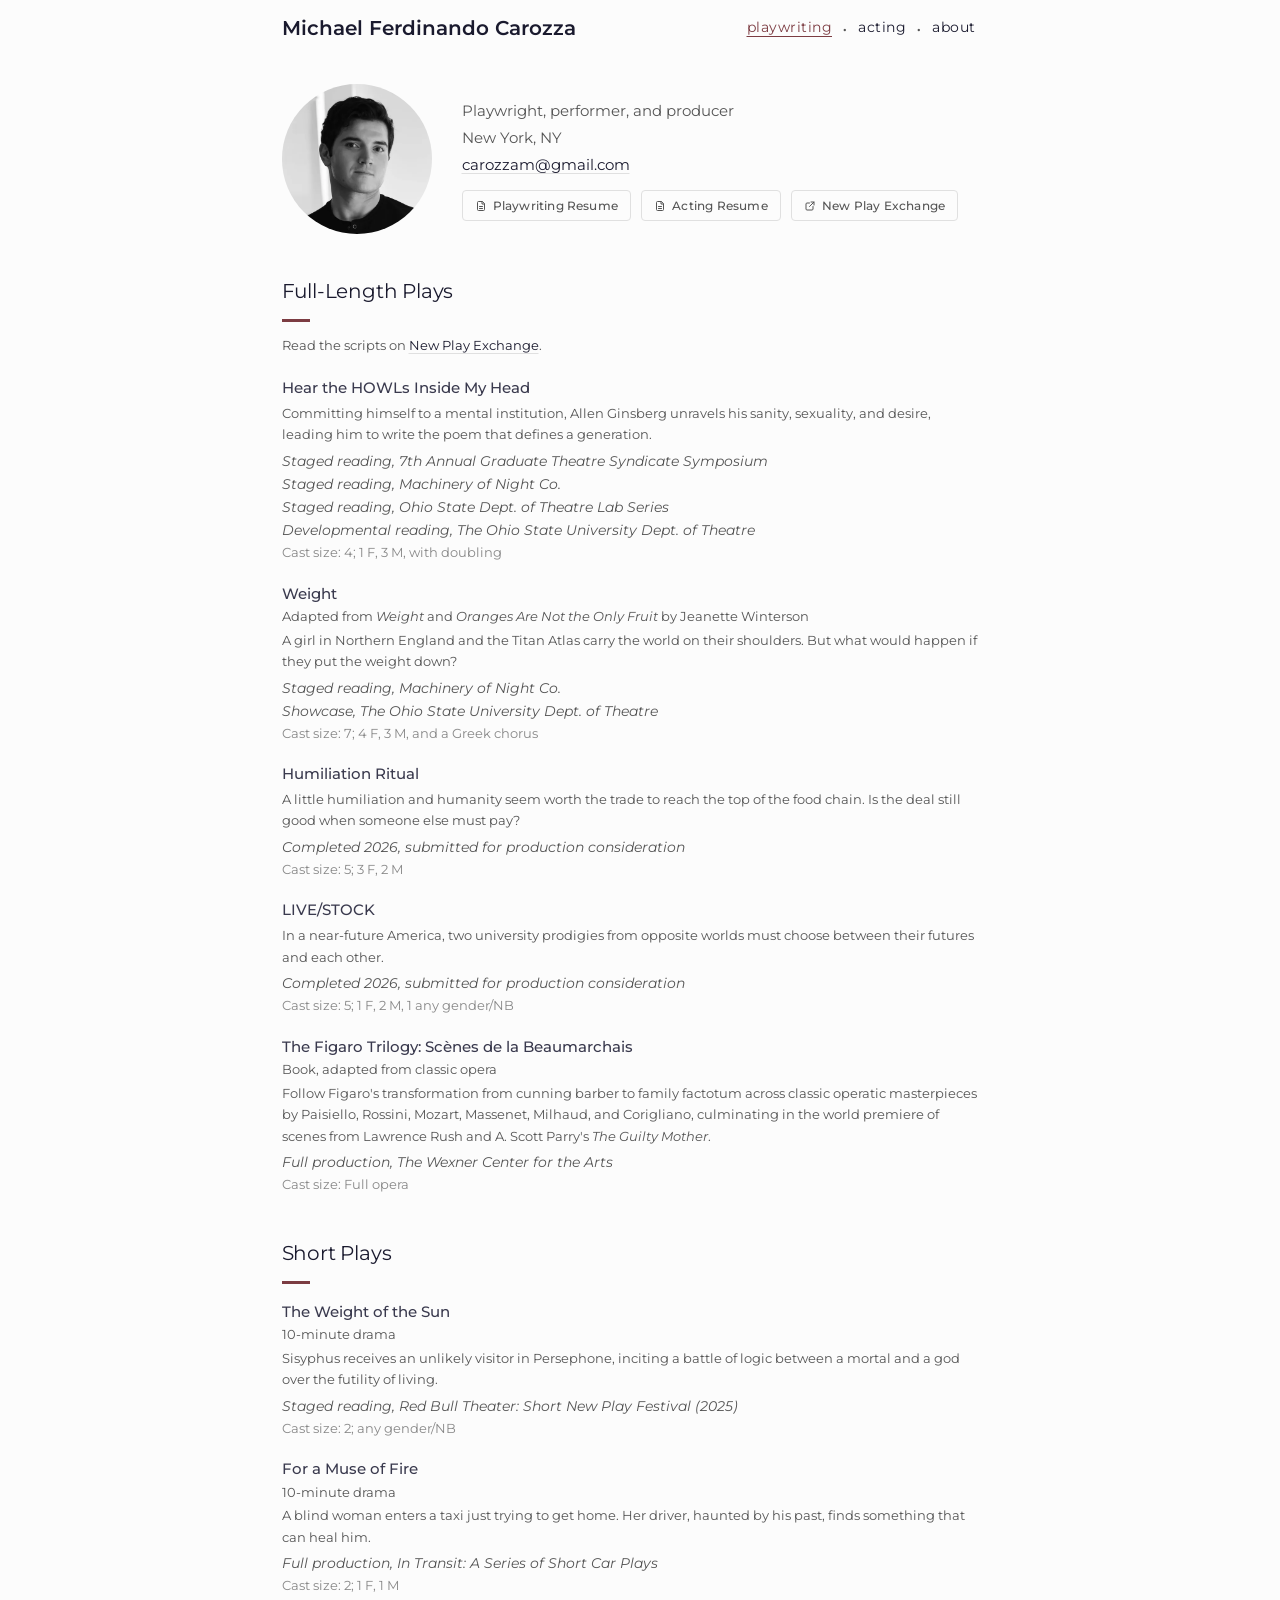
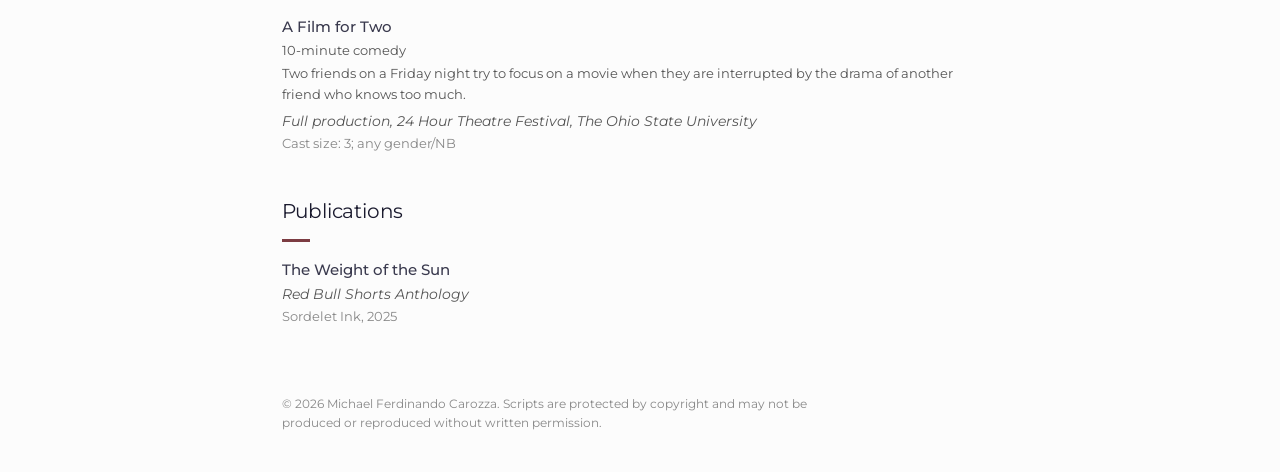
==== index.html @ f721c0fb "Skills list matches resume; add 404 page; pre-launch fixes Co-Authored-By: Claude Opus 5.5 <noreply@" ====
<!doctype html>
<html lang="en">
<head>
  <meta charset="utf-8">
  <meta name="viewport" content="width=device-width, initial-scale=1">
  <title>Michael Ferdinando Carozza</title>
  <meta name="description" content="Michael Ferdinando Carozza is a playwright, performer, and producer in New York. Plays, readings, and resumes.">
  <meta name="color-scheme" content="light dark">
  <link rel="icon" href="favicon.svg" type="image/svg+xml">
  <link rel="preconnect" href="https://fonts.googleapis.com">
  <link rel="preconnect" href="https://fonts.gstatic.com" crossorigin>
  <link rel="stylesheet" href="https://fonts.googleapis.com/css2?family=Montserrat:wght@400;500;600&display=swap">
  <link rel="stylesheet" href="styles.css">
  <script src="site.js" defer></script>
</head>
<body>
  <a class="skip" href="#main">Skip to content</a>

  <nav class="site-nav" aria-label="Main">
    <div class="nav-inner">
      <a class="nav-brand" href="index.html">Michael Ferdinando Carozza</a>
      <button class="nav-toggle" type="button" aria-label="Toggle navigation" aria-expanded="false" aria-controls="nav-links">
        <svg viewBox="0 0 24 24" fill="none" stroke="currentColor" stroke-width="2" aria-hidden="true"><path d="M4 6h16M4 12h16M4 18h16"/></svg>
      </button>
      <ul class="nav-links" id="nav-links">
        <li><a href="index.html" aria-current="page">playwriting</a></li>
        <li class="sep" aria-hidden="true">&middot;</li>
        <li><a href="acting.html">acting</a></li>
        <li class="sep" aria-hidden="true">&middot;</li>
        <li><a href="about.html">about</a></li>
      </ul>
    </div>
  </nav>

  <div class="container">
    <main id="main">
      <h1 class="sr-only">Michael Ferdinando Carozza, playwright, performer, and producer</h1>

      <div class="profile">
        <img class="profile-photo" alt="Michael Ferdinando Carozza" src="files/headshot.webp" width="150" height="150">
        <div class="profile-info">
          Playwright, performer, and producer<br>
          New York, NY<br>
          <span data-email data-user="carozzam" data-domain="gmail.com"><noscript>carozzam [at] gmail [dot] com</noscript></span>
          <div class="profile-links">
            <a class="btn" href="files/playwriting-resume.pdf"><svg viewBox="0 0 24 24" fill="none" stroke="currentColor" stroke-width="2" stroke-linecap="round" stroke-linejoin="round" aria-hidden="true"><path d="M14 3H7a2 2 0 0 0-2 2v14a2 2 0 0 0 2 2h10a2 2 0 0 0 2-2V8z"/><path d="M14 3v5h5M9 13h6M9 17h6"/></svg> Playwriting Resume</a>
            <a class="btn" href="files/acting-resume.pdf"><svg viewBox="0 0 24 24" fill="none" stroke="currentColor" stroke-width="2" stroke-linecap="round" stroke-linejoin="round" aria-hidden="true"><path d="M14 3H7a2 2 0 0 0-2 2v14a2 2 0 0 0 2 2h10a2 2 0 0 0 2-2V8z"/><path d="M14 3v5h5M9 13h6M9 17h6"/></svg> Acting Resume</a>
            <a class="btn" href="https://newplayexchange.org/users/102418/michael-ferdinando-carozza"><svg viewBox="0 0 24 24" fill="none" stroke="currentColor" stroke-width="2" stroke-linecap="round" stroke-linejoin="round" aria-hidden="true"><path d="M14 4h6v6M20 4l-9 9M18 13v5a2 2 0 0 1-2 2H6a2 2 0 0 1-2-2V8a2 2 0 0 1 2-2h5"/></svg> New Play Exchange</a>
          </div>
        </div>
      </div>

      <h2>Full-Length Plays</h2>
      <p class="section-note">Read the scripts on <a href="https://newplayexchange.org/users/102418/michael-ferdinando-carozza">New Play Exchange</a>.</p>
      <ul class="works">
        <li>
          <span class="title">Hear the HOWLs Inside My Head</span>
          <span class="logline">Committing himself to a mental institution, Allen Ginsberg unravels his sanity, sexuality, and desire, leading him to write the poem that defines a generation.</span>
          <span class="venue">Staged reading, 7th Annual Graduate Theatre Syndicate Symposium</span>
          <span class="venue">Staged reading, Machinery of Night Co.</span>
          <span class="venue">Staged reading, Ohio State Dept. of Theatre Lab Series</span>
          <span class="venue">Developmental reading, The Ohio State University Dept. of Theatre</span>
          <span class="details">Cast size: 4; 1 F, 3 M, with doubling</span>
        </li>

        <li>
          <span class="title">Weight</span>
          <span class="note">Adapted from <em>Weight</em> and <em>Oranges Are Not the Only Fruit</em> by Jeanette Winterson</span>
          <span class="logline">A girl in Northern England and the Titan Atlas carry the world on their shoulders. But what would happen if they put the weight down?</span>
          <span class="venue">Staged reading, Machinery of Night Co.</span>
          <span class="venue">Showcase, The Ohio State University Dept. of Theatre</span>
          <span class="details">Cast size: 7; 4 F, 3 M, and a Greek chorus</span>
        </li>

        <li>
          <span class="title">Humiliation Ritual</span>
          <span class="logline">A little humiliation and humanity seem worth the trade to reach the top of the food chain. Is the deal still good when someone else must pay?</span>
          <span class="venue">Completed 2026, submitted for production consideration</span>
          <span class="details">Cast size: 5; 3 F, 2 M</span>
        </li>

        <li>
          <span class="title">LIVE/STOCK</span>
          <span class="logline">In a near-future America, two university prodigies from opposite worlds must choose between their futures and each other.</span>
          <span class="venue">Completed 2026, submitted for production consideration</span>
          <span class="details">Cast size: 5; 1 F, 2 M, 1 any gender/NB</span>
        </li>

        <li>
          <span class="title">The Figaro Trilogy: Scènes de la Beaumarchais</span>
          <span class="note">Book, adapted from classic opera</span>
          <span class="logline">Follow Figaro's transformation from cunning barber to family factotum across classic operatic masterpieces by Paisiello, Rossini, Mozart, Massenet, Milhaud, and Corigliano, culminating in the world premiere of scenes from Lawrence Rush and A. Scott Parry's <em>The Guilty Mother</em>.</span>
          <span class="venue">Full production, The Wexner Center for the Arts</span>
          <span class="details">Cast size: Full opera</span>
        </li>
      </ul>

      <h2>Short Plays</h2>
      <ul class="works">
        <li>
          <span class="title">The Weight of the Sun</span>
          <span class="note">10-minute drama</span>
          <span class="logline">Sisyphus receives an unlikely visitor in Persephone, inciting a battle of logic between a mortal and a god over the futility of living.</span>
          <span class="venue">Staged reading, Red Bull Theater: Short New Play Festival (2025)</span>
          <span class="details">Cast size: 2; any gender/NB</span>
        </li>

        <li>
          <span class="title">For a Muse of Fire</span>
          <span class="note">10-minute drama</span>
          <span class="logline">A blind woman enters a taxi just trying to get home. Her driver, haunted by his past, finds something that can heal him.</span>
          <span class="venue">Full production, In Transit: A Series of Short Car Plays</span>
          <span class="details">Cast size: 2; 1 F, 1 M</span>
        </li>

        <li>
          <span class="title">A Film for Two</span>
          <span class="note">10-minute comedy</span>
          <span class="logline">Two friends on a Friday night try to focus on a movie when they are interrupted by the drama of another friend who knows too much.</span>
          <span class="venue">Full production, 24 Hour Theatre Festival, The Ohio State University</span>
          <span class="details">Cast size: 3; any gender/NB</span>
        </li>
      </ul>

      <h2>Publications</h2>
      <ul class="works">
        <li>
          <span class="title">The Weight of the Sun</span>
          <span class="venue">Red Bull Shorts Anthology</span>
          <span class="details">Sordelet Ink, 2025</span>
        </li>
      </ul>
    </main>
  </div>

  <footer class="container site-footer">
    <p>&copy; 2026 Michael Ferdinando Carozza. Scripts are protected by copyright and may not be produced or reproduced without written permission.</p>
  </footer>
</body>
</html>
---- styles.css ----
/* Michael Ferdinando Carozza, playwright.
   A quiet, text-first personal site: Montserrat, a sticky nav with a lowercase
   name and links, a round photo beside a short title block, small outlined
   buttons, section headings with a short accent bar, and entries with a
   medium-weight title over gray detail lines. Follows the system light or dark
   setting. */

*, *::before, *::after {
  box-sizing: border-box;
  margin: 0;
  padding: 0;
}

html {
  font-size: clamp(15px, 0.14vw + 14.5px, 16px);
  -webkit-text-size-adjust: 100%;
  text-size-adjust: 100%;
  scrollbar-gutter: stable;
}

:root {
  color-scheme: light dark;

  /* Light */
  --bg: #fcfcfc;
  --text: #1a1a2e;
  --title: #3a3a4e;
  --text-2: #555555;
  --muted: #888888;
  --accent: #7a3b4a;
  --accent: oklch(44% 0.09 15);
  --border: #e0e0e0;
  --border-soft: #f1f5f9;
  --nav-bg: rgba(252, 252, 252, 0.85);

  --font: "Montserrat", -apple-system, BlinkMacSystemFont, "Segoe UI", sans-serif;
  --max-width: 750px;
  --nav-height: 56px;
}

@media (prefers-color-scheme: dark) {
  :root {
    --bg: #1a1a2e;
    --text: #e0e0e0;
    --title: #ececf2;
    --text-2: #b0b0b0;
    --muted: #8a8a9a;
    --accent: #8fb7e6;
    --accent: oklch(78% 0.09 240);
    --border: #2e2e4a;
    --border-soft: #252542;
    --nav-bg: rgba(26, 26, 46, 0.85);
  }
}

body {
  background: var(--bg);
  color: var(--text-2);
  font-family: var(--font);
  font-size: 0.9375rem;
  font-weight: 400;
  line-height: 1.7;
}

.container {
  max-width: var(--max-width);
  margin: 0 auto;
  padding: 0 24px;
}

.sr-only {
  position: absolute;
  width: 1px;
  height: 1px;
  margin: -1px;
  overflow: hidden;
  clip-path: inset(50%);
  white-space: nowrap;
}

.skip {
  position: absolute;
  left: -999px;
  top: 0;
  z-index: 200;
  padding: 8px 12px;
  background: var(--text);
  color: var(--bg);
}
.skip:focus { left: 12px; top: 12px; }

:focus-visible {
  outline: 2px solid var(--accent);
  outline-offset: 3px;
  border-radius: 2px;
}

/* Links */

a, a:visited {
  color: var(--text);
  text-decoration: underline;
  text-decoration-color: var(--border);
  text-decoration-thickness: 1px;
  text-underline-offset: 3px;
  transition: text-decoration-color 0.15s ease, color 0.15s ease;
}
a:hover {
  color: var(--accent);
  text-decoration-color: var(--accent);
}

/* Navigation */

.site-nav {
  position: sticky;
  top: 0;
  z-index: 100;
  background: var(--nav-bg);
  -webkit-backdrop-filter: blur(12px);
  backdrop-filter: blur(12px);
}

.nav-inner {
  display: flex;
  align-items: center;
  justify-content: space-between;
  max-width: var(--max-width);
  height: var(--nav-height);
  margin: 0 auto;
  padding: 0 24px;
}

a.nav-brand, a.nav-brand:visited {
  color: var(--text);
  font-size: 1.25rem;
  font-weight: 600;
  text-decoration: none;
}

.nav-links {
  display: flex;
  align-items: center;
  list-style: none;
}

.nav-links li a {
  display: block;
  padding: 10px 8px;
  color: var(--text);
  font-size: 0.875rem;
  letter-spacing: 0.5px;
  text-decoration: none;
}
.nav-links li a:hover,
.nav-links li a[aria-current="page"] {
  color: var(--accent);
  text-decoration: underline;
  text-decoration-color: currentColor;
  text-decoration-thickness: 1px;
  text-underline-offset: 0.25em;
}

.nav-links .sep {
  padding: 0 2px;
  color: var(--text-2);
  font-size: 1.35rem;
  user-select: none;
}

.nav-toggle {
  display: none;
  padding: 8px;
  border: 0;
  background: none;
  color: var(--text);
  cursor: pointer;
}
.nav-toggle svg { width: 22px; height: 22px; }

/* Main */

main {
  padding-top: 28px;
  padding-bottom: 40px;
}

/* Profile */

.profile {
  display: flex;
  align-items: center;
  gap: 30px;
  margin-bottom: 30px;
}

.profile-photo {
  flex-shrink: 0;
  width: 150px;
  height: 150px;
  border-radius: 50%;
  object-fit: cover;
}

.profile-info { line-height: 1.8; }
.profile-info a, .profile-info a:visited { color: var(--text); }

.profile-links {
  display: flex;
  flex-wrap: wrap;
  gap: 10px;
  margin-top: 12px;
}

a.btn, a.btn:visited {
  display: inline-flex;
  align-items: center;
  gap: 6px;
  padding: 4px 12px;
  border: 1px solid var(--border);
  border-radius: 4px;
  background: transparent;
  color: var(--text-2);
  font-size: 0.75rem;
  font-weight: 500;
  letter-spacing: 0.2px;
  text-decoration: none;
  transition: color 0.15s ease, background 0.15s ease, border-color 0.15s ease;
}
a.btn:hover {
  background: var(--text);
  border-color: var(--text);
  color: var(--bg);
}
.btn svg {
  width: auto;
  height: 1em;
}

/* Headings */

h1, h2, h3 {
  color: var(--text);
  font-family: var(--font);
  font-weight: 500;
}

h2 {
  position: relative;
  margin-bottom: 16px;
  padding-bottom: 14px;
  font-size: 1.25rem;
  font-weight: 400;
  letter-spacing: -0.2px;
}
h2::after {
  content: "";
  position: absolute;
  left: 0;
  bottom: 0;
  width: 28px;
  height: 3px;
  background: var(--accent);
}
ul + h2, p + h2, .profile + h2 { margin-top: 40px; }

p + p { margin-top: 1rem; }

.section-note {
  margin: -4px 0 20px;
  font-size: 0.8125rem;
}

/* Entries: plays, credits */

.works, .items {
  list-style: none;
}

.works li {
  margin-bottom: 18px;
  font-size: 0.8125rem;
  line-height: 1.65;
}

.title {
  color: var(--title);
  font-size: 0.9375rem;
  font-weight: 500;
}

.note, .logline, .venue, .details {
  display: block;
}

.note { color: var(--text-2); }
.logline { margin: 2px 0 4px; color: var(--text-2); }

.venue {
  color: var(--text-2);
  font-size: 0.875rem;
  font-style: italic;
}

.details { color: var(--muted); }
.details .dot { margin: 0 4px; color: var(--muted); }

.works .aside {
  color: var(--text-2);
  font-style: normal;
}
.works .aside::before {
  content: "\00b7";
  margin: 0 4px;
  color: var(--muted);
}

/* Labeled lists: training, education */

.items li { margin-bottom: 16px; }
.items .label {
  display: block;
  color: var(--text);
  font-weight: 500;
}

/* Skills: a column list, like the resume */

.skills {
  list-style: none;
  columns: 3 13rem;
  column-gap: 24px;
  font-size: 0.875rem;
}
.skills li {
  break-inside: avoid;
  margin-bottom: 4px;
}

/* Footer */

.site-footer {
  padding-top: 8px;
  padding-bottom: 40px;
}
.site-footer p {
  max-width: 36rem;
  color: var(--muted);
  font-size: 0.75rem;
  line-height: 1.6;
}

/* Small screens */

@media (max-width: 768px) {
  .nav-inner {
    flex-wrap: wrap;
    align-items: flex-start;
    height: auto;
    min-height: var(--nav-height);
  }
  a.nav-brand, .nav-toggle { line-height: var(--nav-height); }
  a.nav-brand { font-size: 1rem; }
  .nav-toggle { display: block; }

  .nav-links {
    flex-basis: 100%;
    flex-direction: column;
    align-items: center;
    gap: 2px;
    max-height: 0;
    overflow: hidden;
    visibility: hidden;
    background: var(--bg);
    transition: max-height 0.3s ease, padding 0.3s ease, visibility 0s linear 0.3s;
  }
  .nav-links.open {
    max-height: 300px;
    padding: 8px 0 16px;
    visibility: visible;
    border-bottom: 1px solid var(--border);
    transition-delay: 0s;
  }
  .nav-links .sep { display: none; }
  .nav-links li a { padding: 8px 0; }

  .profile {
    flex-direction: column;
    align-items: center;
    text-align: center;
  }
  .profile-links { justify-content: center; }
}

@media (prefers-reduced-motion: reduce) {
  .nav-links, a, a.btn { transition: none; }
}
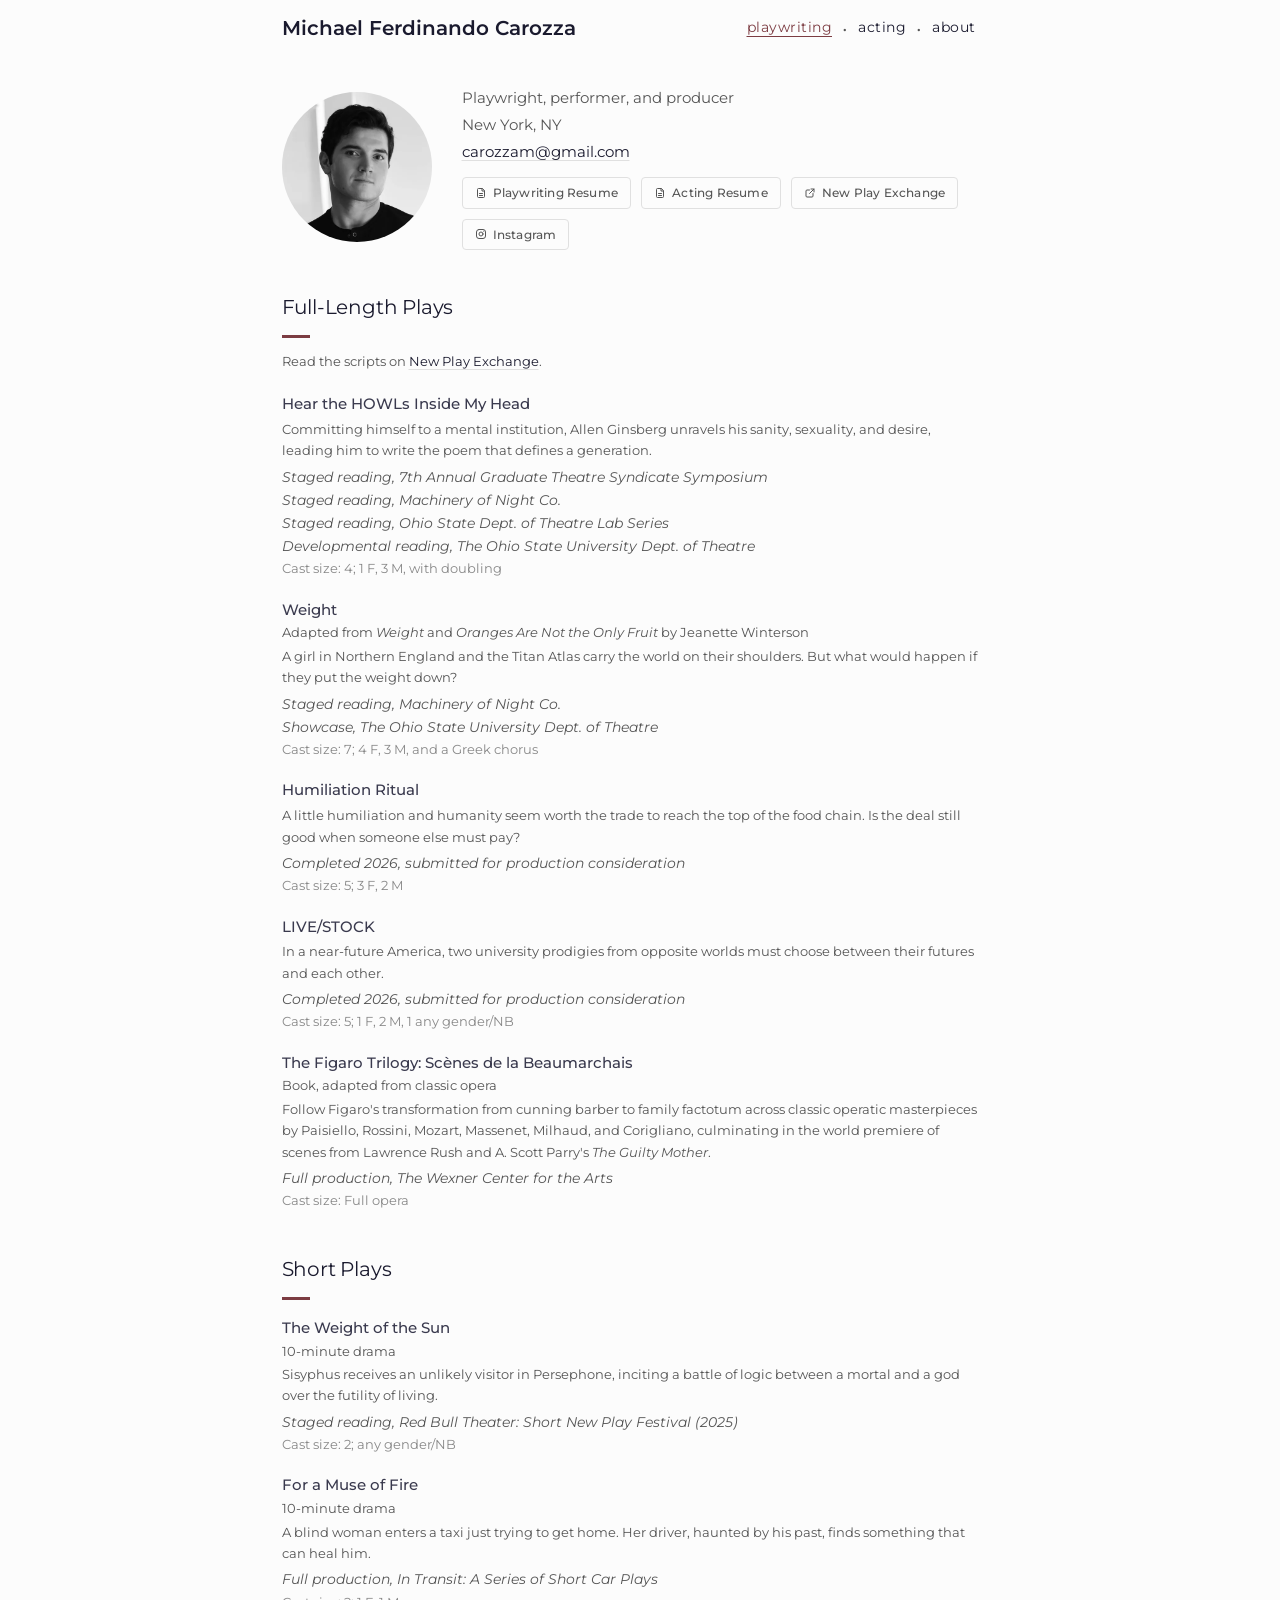
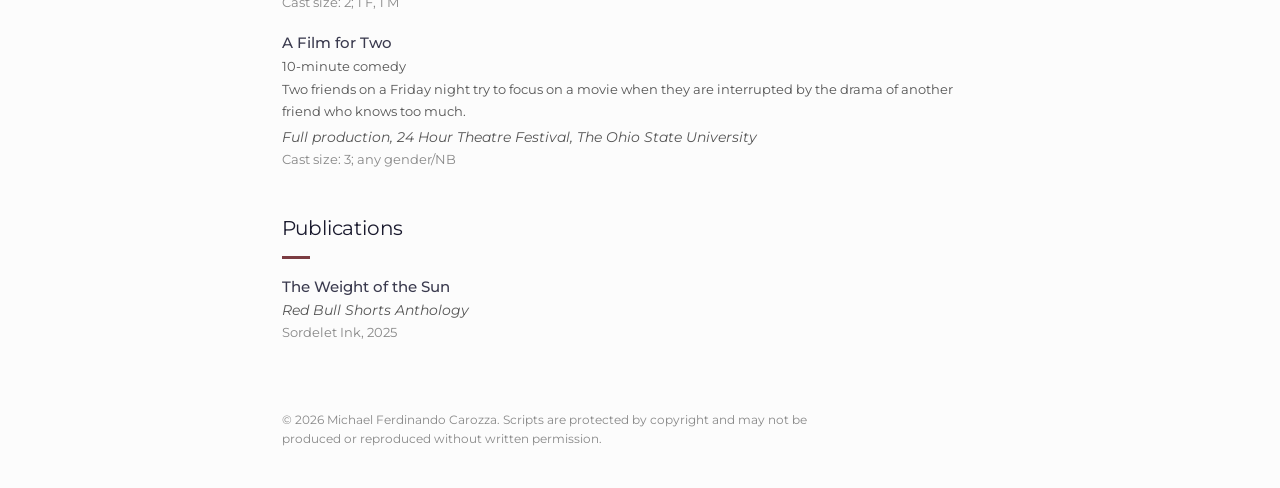
==== commit b3efbb4e: "Add Instagram link to home and about pages Co-Authored-By: Claude Sonnet 5.5 <noreply@anthropic.com>" ====
--- a/index.html
+++ b/index.html
@@ -46,6 +46,7 @@
             <a class="btn" href="files/playwriting-resume.pdf"><svg viewBox="0 0 24 24" fill="none" stroke="currentColor" stroke-width="2" stroke-linecap="round" stroke-linejoin="round" aria-hidden="true"><path d="M14 3H7a2 2 0 0 0-2 2v14a2 2 0 0 0 2 2h10a2 2 0 0 0 2-2V8z"/><path d="M14 3v5h5M9 13h6M9 17h6"/></svg> Playwriting Resume</a>
             <a class="btn" href="files/acting-resume.pdf"><svg viewBox="0 0 24 24" fill="none" stroke="currentColor" stroke-width="2" stroke-linecap="round" stroke-linejoin="round" aria-hidden="true"><path d="M14 3H7a2 2 0 0 0-2 2v14a2 2 0 0 0 2 2h10a2 2 0 0 0 2-2V8z"/><path d="M14 3v5h5M9 13h6M9 17h6"/></svg> Acting Resume</a>
             <a class="btn" href="https://newplayexchange.org/users/102418/michael-ferdinando-carozza"><svg viewBox="0 0 24 24" fill="none" stroke="currentColor" stroke-width="2" stroke-linecap="round" stroke-linejoin="round" aria-hidden="true"><path d="M14 4h6v6M20 4l-9 9M18 13v5a2 2 0 0 1-2 2H6a2 2 0 0 1-2-2V8a2 2 0 0 1 2-2h5"/></svg> New Play Exchange</a>
+            <a class="btn" href="https://www.instagram.com/michaelcarozza/"><svg viewBox="0 0 24 24" fill="none" stroke="currentColor" stroke-width="2" stroke-linecap="round" stroke-linejoin="round" aria-hidden="true"><rect x="3" y="3" width="18" height="18" rx="5"/><circle cx="12" cy="12" r="4"/><path d="M17.5 6.5h.01"/></svg> Instagram</a>
           </div>
         </div>
       </div>
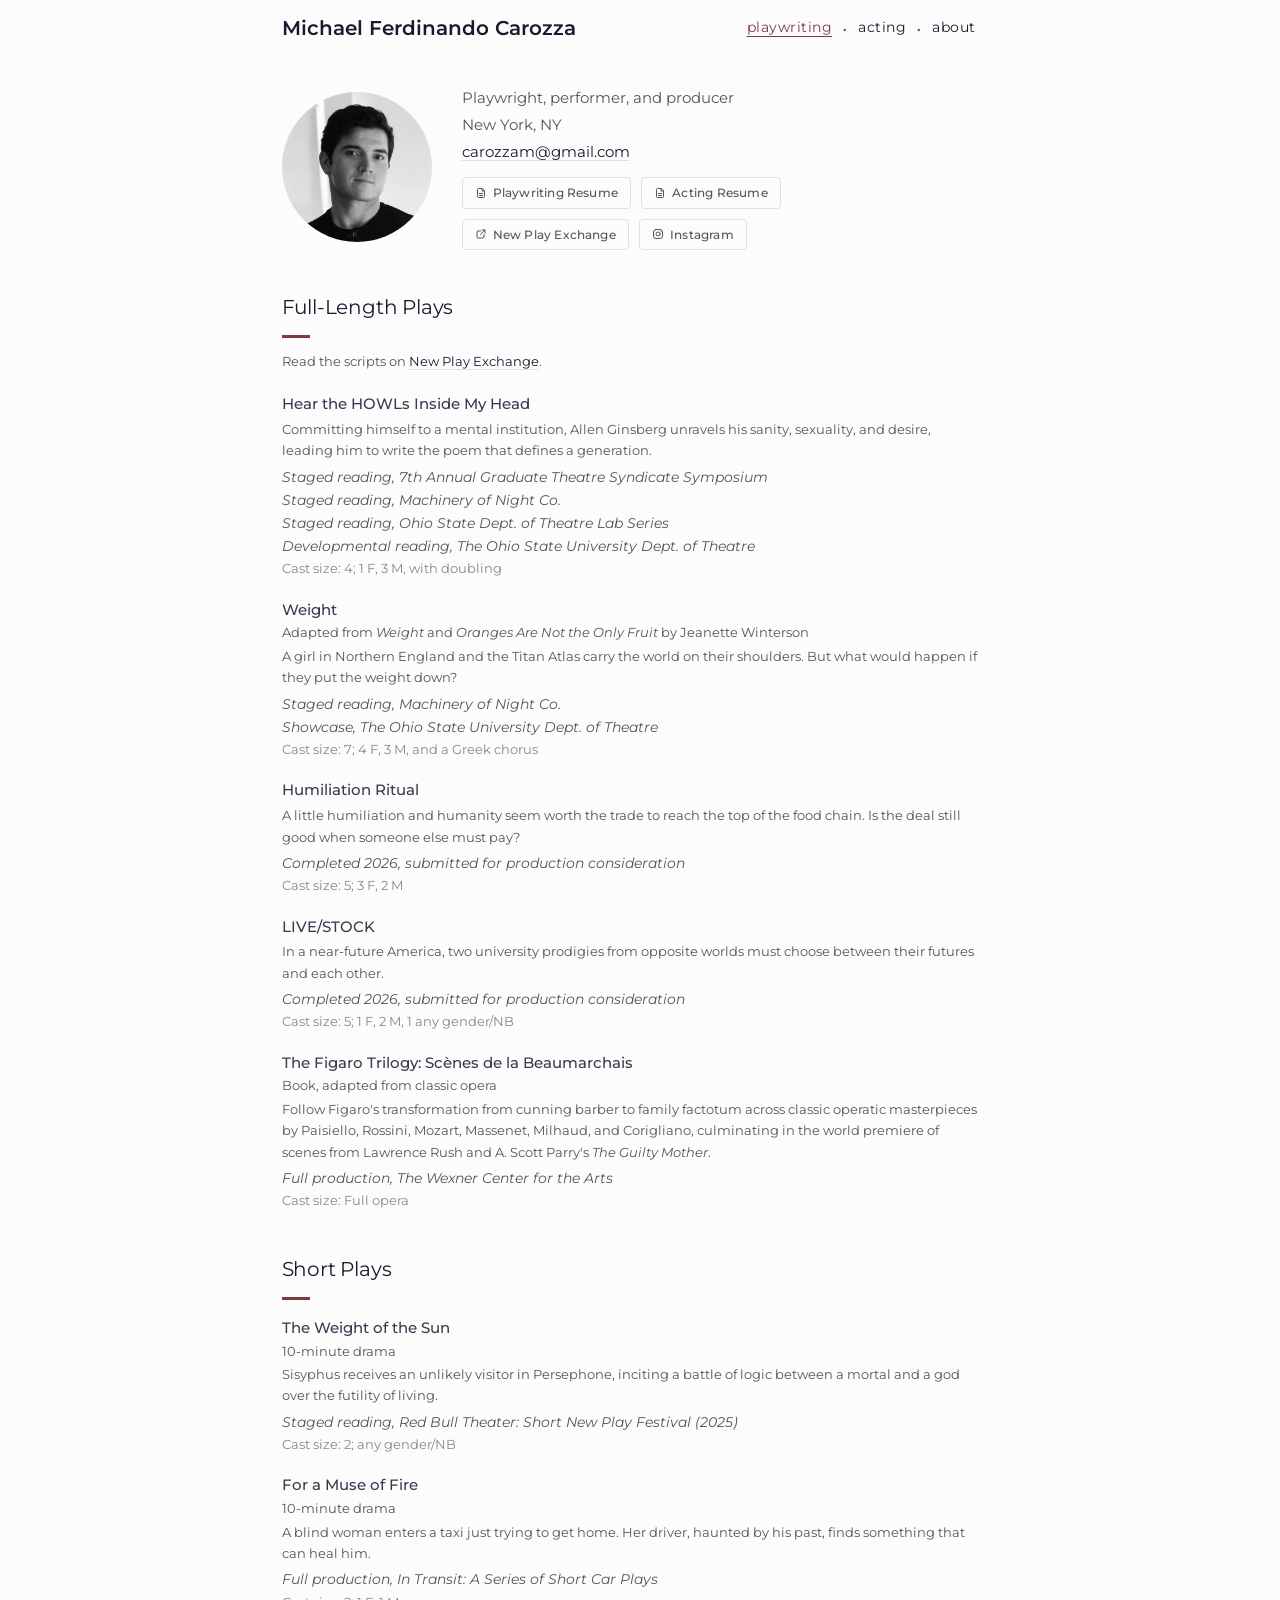
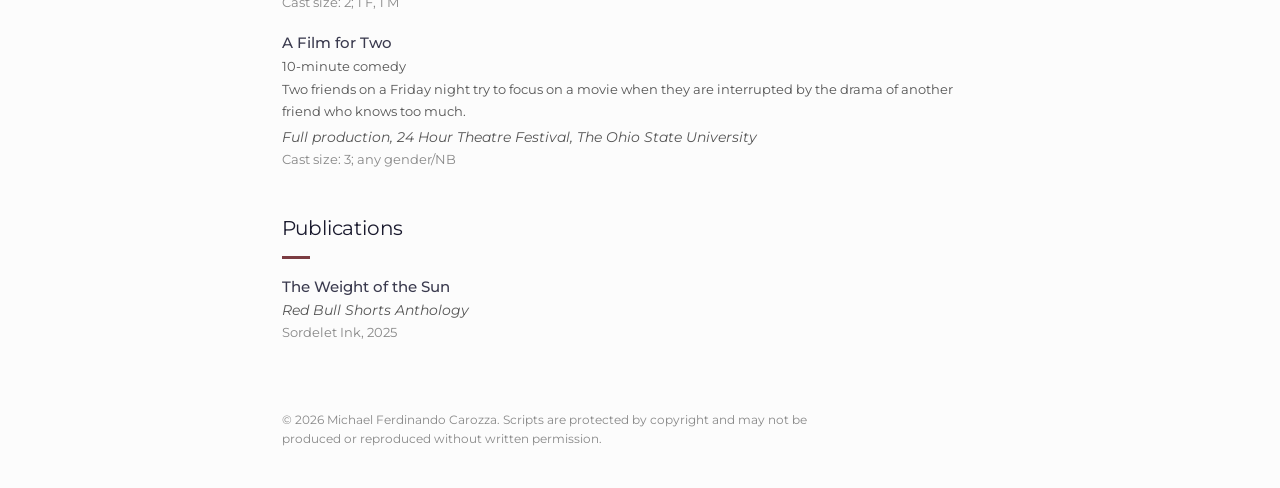
==== commit f93b9c1e: "Two rows of header buttons: resumes, then New Play Exchange and Instagram Co-Authored-By: Claude Son" ====
--- a/index.html
+++ b/index.html
@@ -45,6 +45,8 @@
           <div class="profile-links">
             <a class="btn" href="files/playwriting-resume.pdf"><svg viewBox="0 0 24 24" fill="none" stroke="currentColor" stroke-width="2" stroke-linecap="round" stroke-linejoin="round" aria-hidden="true"><path d="M14 3H7a2 2 0 0 0-2 2v14a2 2 0 0 0 2 2h10a2 2 0 0 0 2-2V8z"/><path d="M14 3v5h5M9 13h6M9 17h6"/></svg> Playwriting Resume</a>
             <a class="btn" href="files/acting-resume.pdf"><svg viewBox="0 0 24 24" fill="none" stroke="currentColor" stroke-width="2" stroke-linecap="round" stroke-linejoin="round" aria-hidden="true"><path d="M14 3H7a2 2 0 0 0-2 2v14a2 2 0 0 0 2 2h10a2 2 0 0 0 2-2V8z"/><path d="M14 3v5h5M9 13h6M9 17h6"/></svg> Acting Resume</a>
+          </div>
+          <div class="profile-links profile-links-2">
             <a class="btn" href="https://newplayexchange.org/users/102418/michael-ferdinando-carozza"><svg viewBox="0 0 24 24" fill="none" stroke="currentColor" stroke-width="2" stroke-linecap="round" stroke-linejoin="round" aria-hidden="true"><path d="M14 4h6v6M20 4l-9 9M18 13v5a2 2 0 0 1-2 2H6a2 2 0 0 1-2-2V8a2 2 0 0 1 2-2h5"/></svg> New Play Exchange</a>
             <a class="btn" href="https://www.instagram.com/michaelcarozza/"><svg viewBox="0 0 24 24" fill="none" stroke="currentColor" stroke-width="2" stroke-linecap="round" stroke-linejoin="round" aria-hidden="true"><rect x="3" y="3" width="18" height="18" rx="5"/><circle cx="12" cy="12" r="4"/><path d="M17.5 6.5h.01"/></svg> Instagram</a>
           </div>
--- a/styles.css
+++ b/styles.css
@@ -211,6 +211,8 @@
   gap: 10px;
   margin-top: 12px;
 }
+
+.profile-links-2 { margin-top: 10px; }
 
 a.btn, a.btn:visited {
   display: inline-flex;
@@ -322,6 +324,17 @@
   display: block;
   color: var(--text);
   font-weight: 500;
+}
+
+/* Two-column credits (acting page) */
+
+.works.two-col {
+  columns: 2;
+  column-gap: 36px;
+}
+.works.two-col li {
+  break-inside: avoid;
+  margin-bottom: 16px;
 }
 
 /* Skills: a column list, like the resume */
@@ -390,6 +403,7 @@
     text-align: center;
   }
   .profile-links { justify-content: center; }
+  .works.two-col { columns: 1; }
 }
 
 @media (prefers-reduced-motion: reduce) {
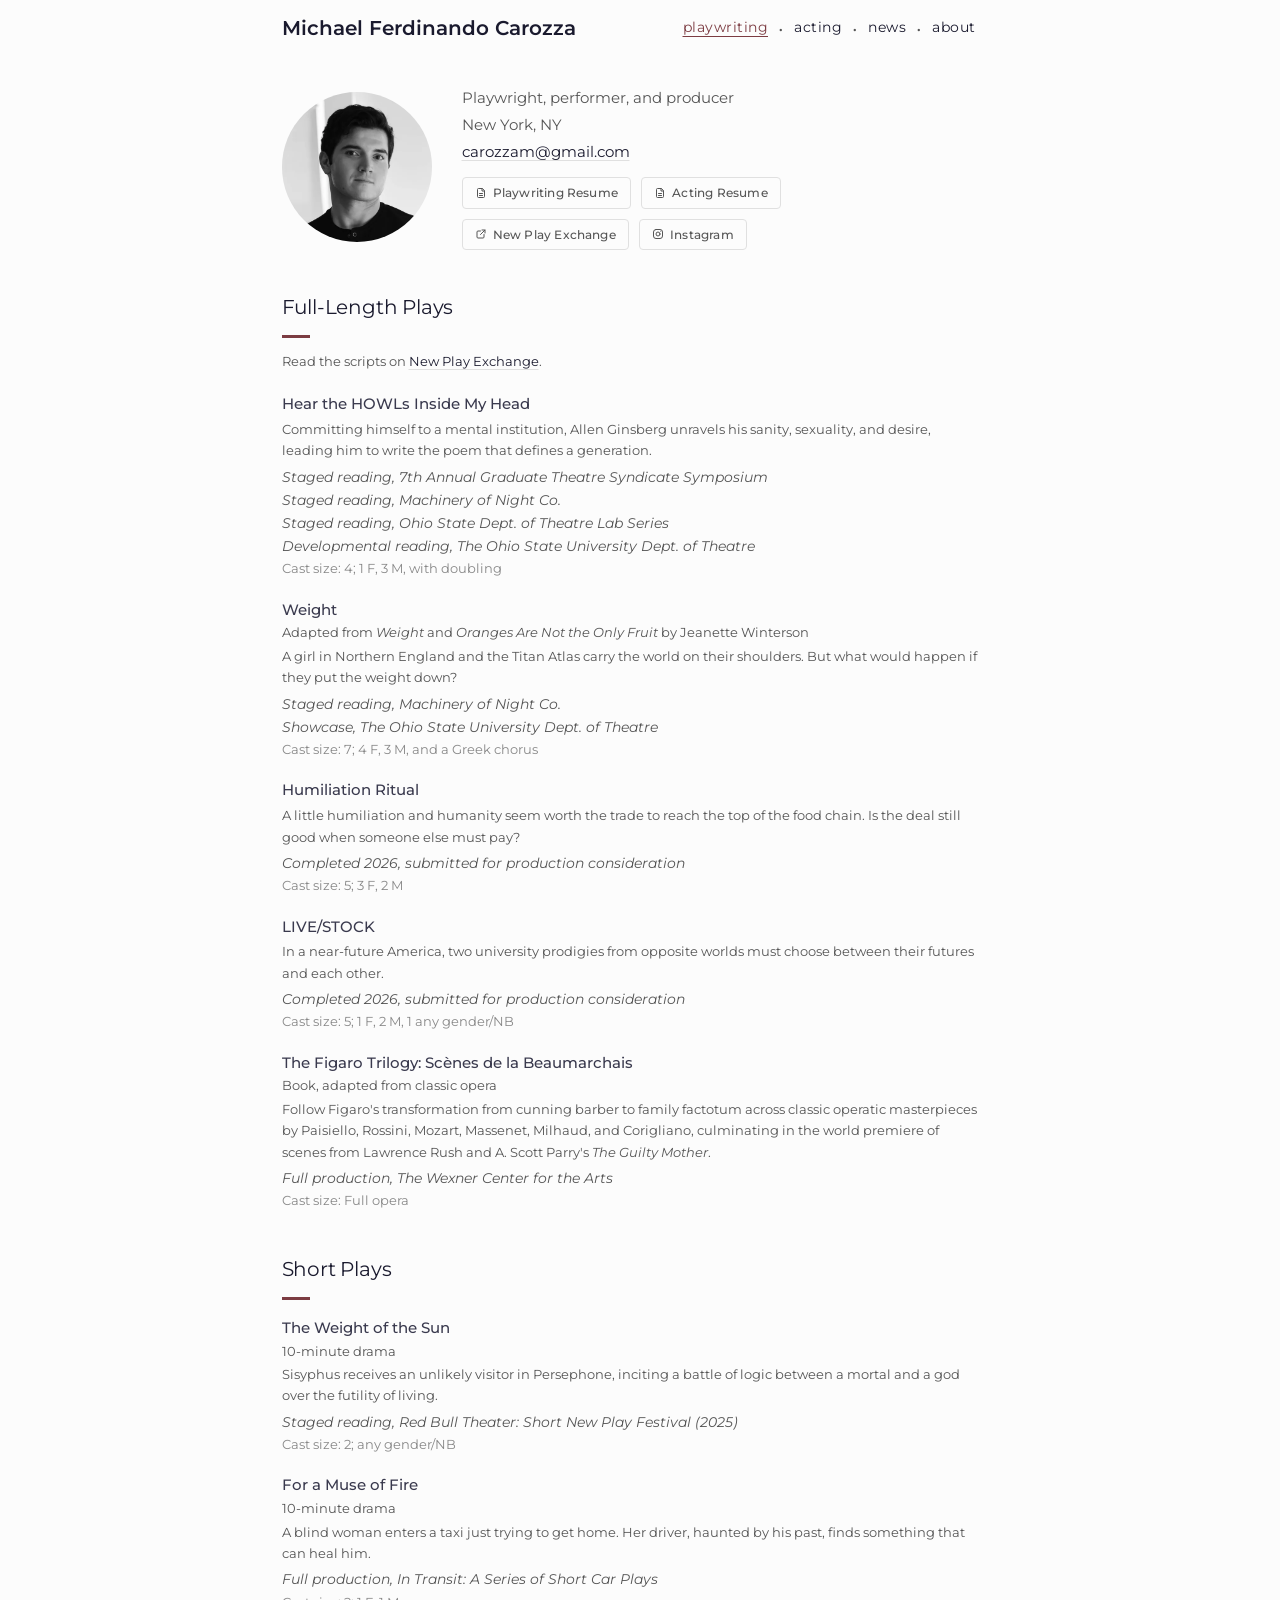
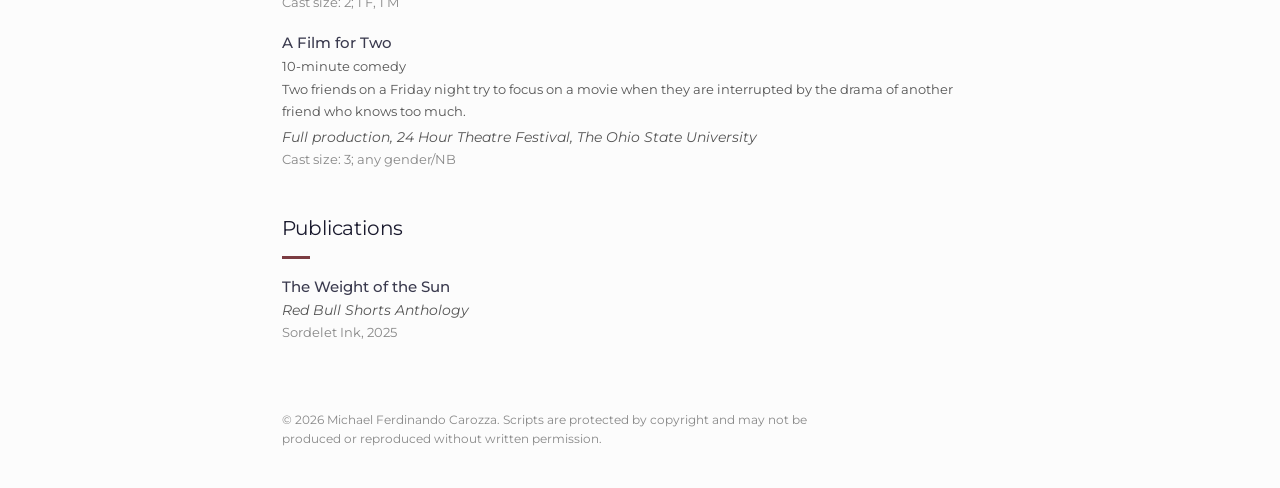
==== commit 82ffdc5e: "Add News page with items and links from the current site Co-Authored-By: Claude Sonnet 5.5 <noreply@" ====
--- a/index.html
+++ b/index.html
@@ -26,6 +26,8 @@
         <li><a href="index.html" aria-current="page">playwriting</a></li>
         <li class="sep" aria-hidden="true">&middot;</li>
         <li><a href="acting.html">acting</a></li>
+        <li class="sep" aria-hidden="true">&middot;</li>
+        <li><a href="news.html">news</a></li>
         <li class="sep" aria-hidden="true">&middot;</li>
         <li><a href="about.html">about</a></li>
       </ul>
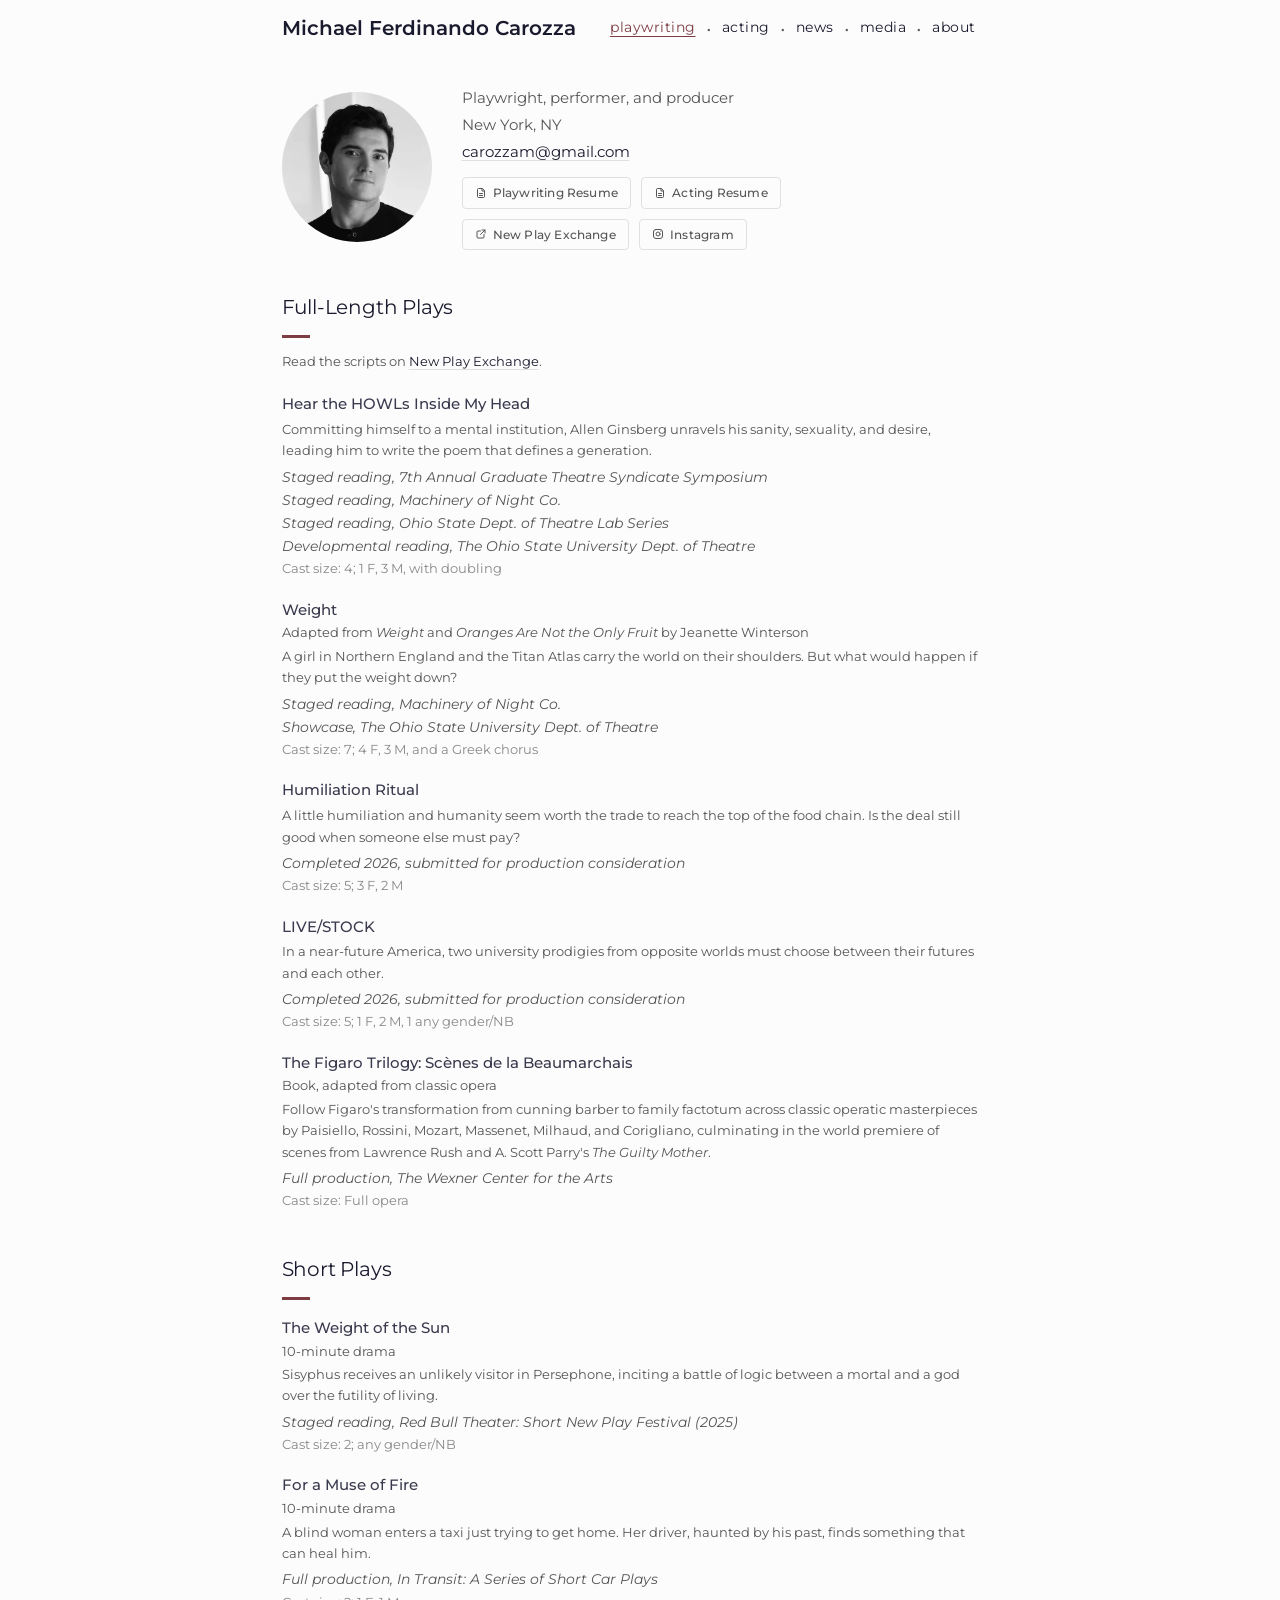
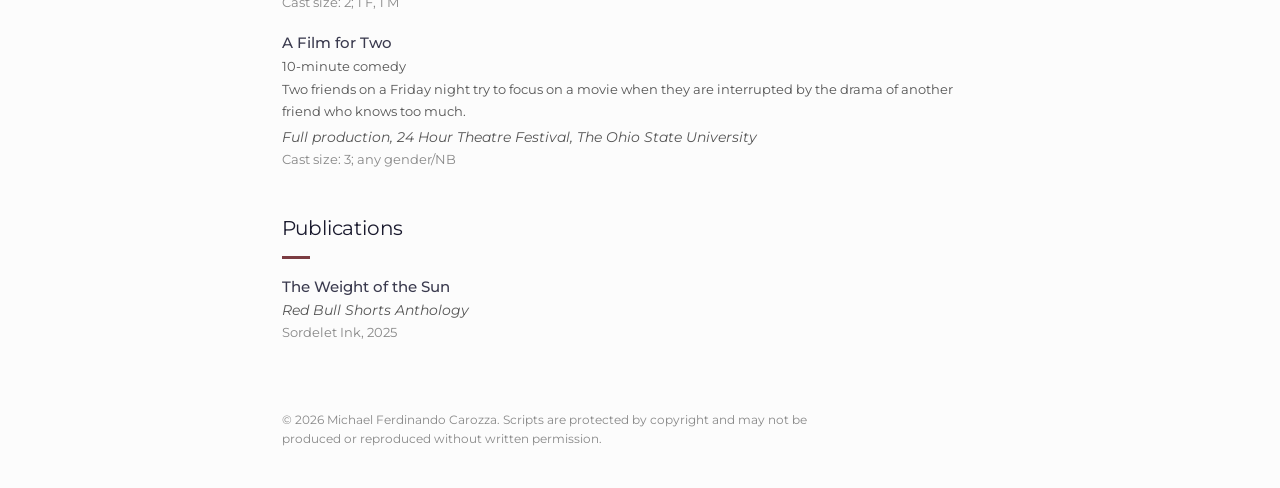
==== commit 11e407cc: "Add Media page with headshots and production photos Co-Authored-By: Claude Sonnet 5.5 <noreply@anthr" ====
--- a/index.html
+++ b/index.html
@@ -28,6 +28,8 @@
         <li><a href="acting.html">acting</a></li>
         <li class="sep" aria-hidden="true">&middot;</li>
         <li><a href="news.html">news</a></li>
+        <li class="sep" aria-hidden="true">&middot;</li>
+        <li><a href="media.html">media</a></li>
         <li class="sep" aria-hidden="true">&middot;</li>
         <li><a href="about.html">about</a></li>
       </ul>
--- a/styles.css
+++ b/styles.css
@@ -349,6 +349,35 @@
   break-inside: avoid;
   margin-bottom: 4px;
 }
+
+/* Photo galleries (media page) */
+
+.gallery {
+  columns: 3;
+  column-gap: 12px;
+}
+.gallery.gallery-prod { columns: 2; }
+.gallery a {
+  display: block;
+  margin-bottom: 12px;
+  break-inside: avoid;
+  text-decoration: none;
+}
+.gallery img {
+  display: block;
+  width: 100%;
+  height: auto;
+  border-radius: 4px;
+  background: var(--border-soft);
+}
+h3 {
+  margin: 36px 0 14px;
+  color: var(--title);
+  font-size: 0.9375rem;
+  font-weight: 500;
+}
+h2 + h3 { margin-top: 8px; }
+.gallery + h2 { margin-top: 40px; }
 
 /* Footer */
 
@@ -404,6 +433,7 @@
   }
   .profile-links { justify-content: center; }
   .works.two-col { columns: 1; }
+  .gallery { columns: 2; }
 }
 
 @media (prefers-reduced-motion: reduce) {
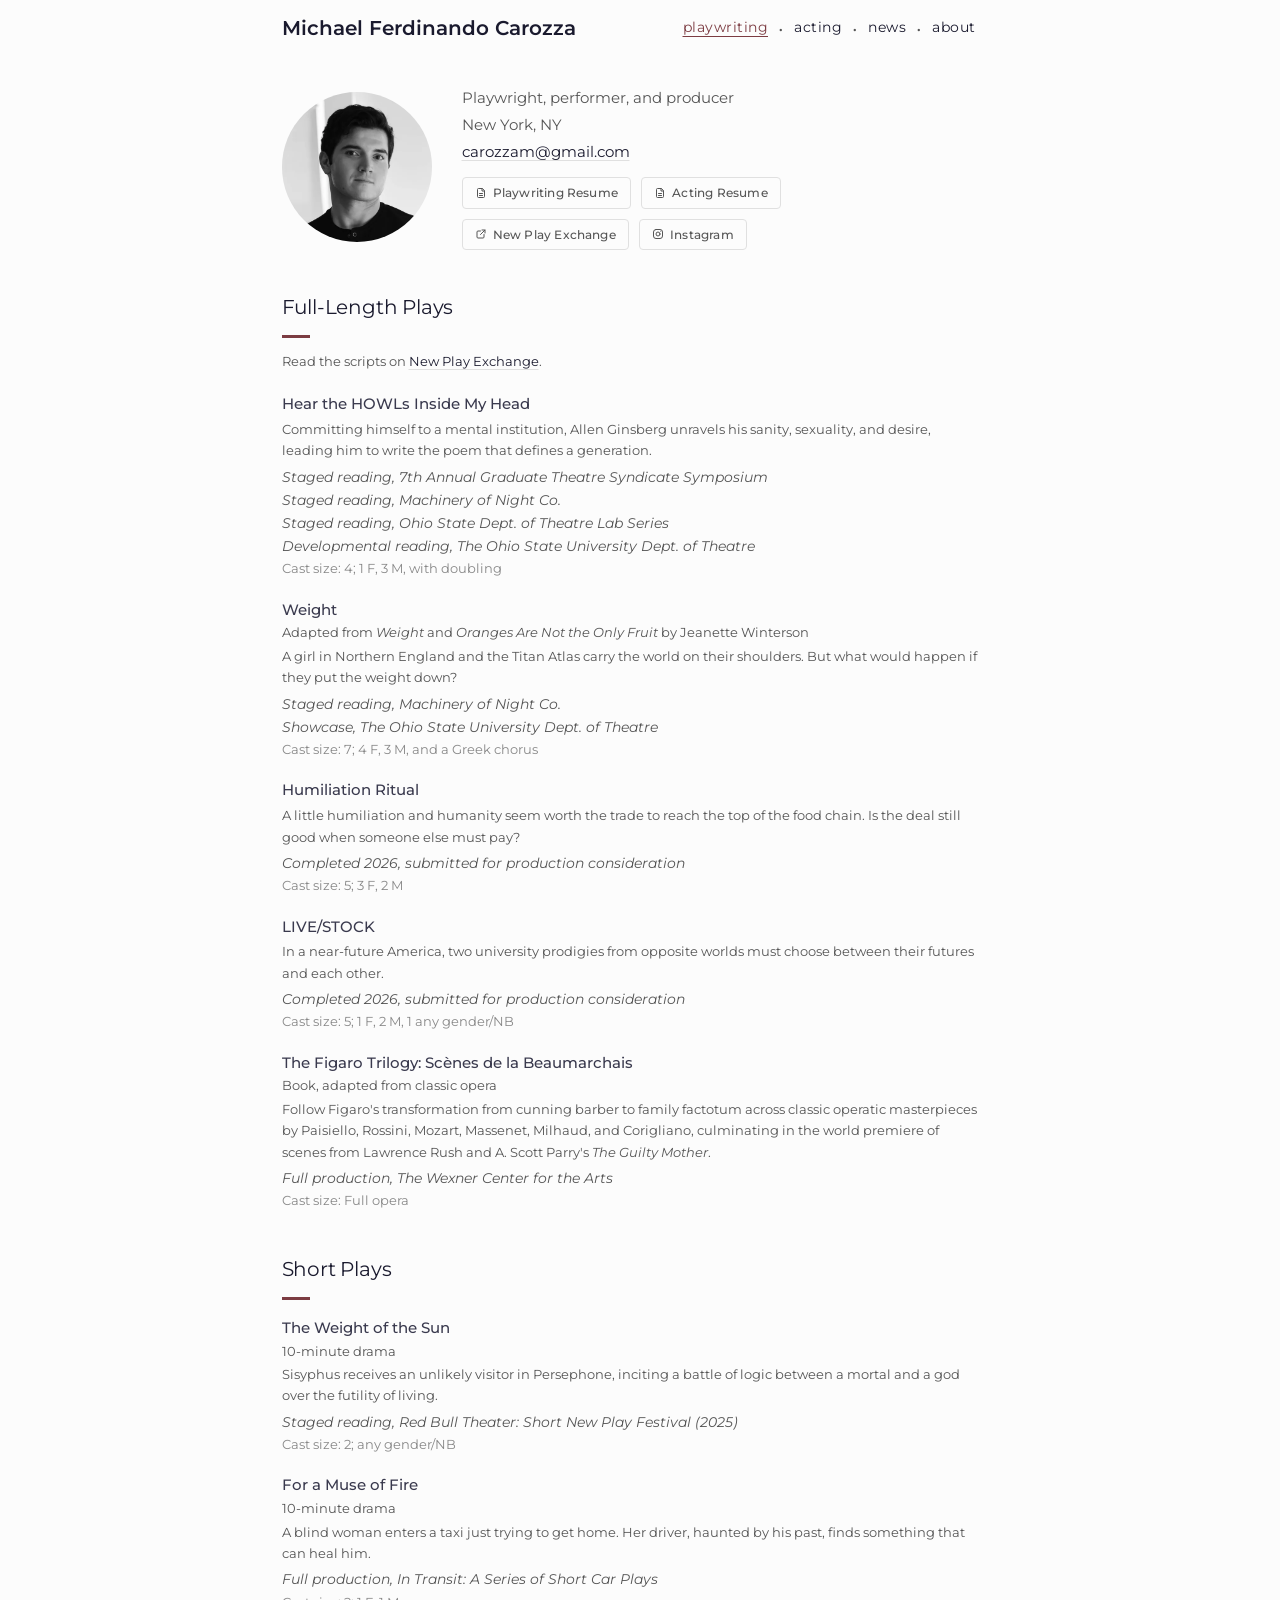
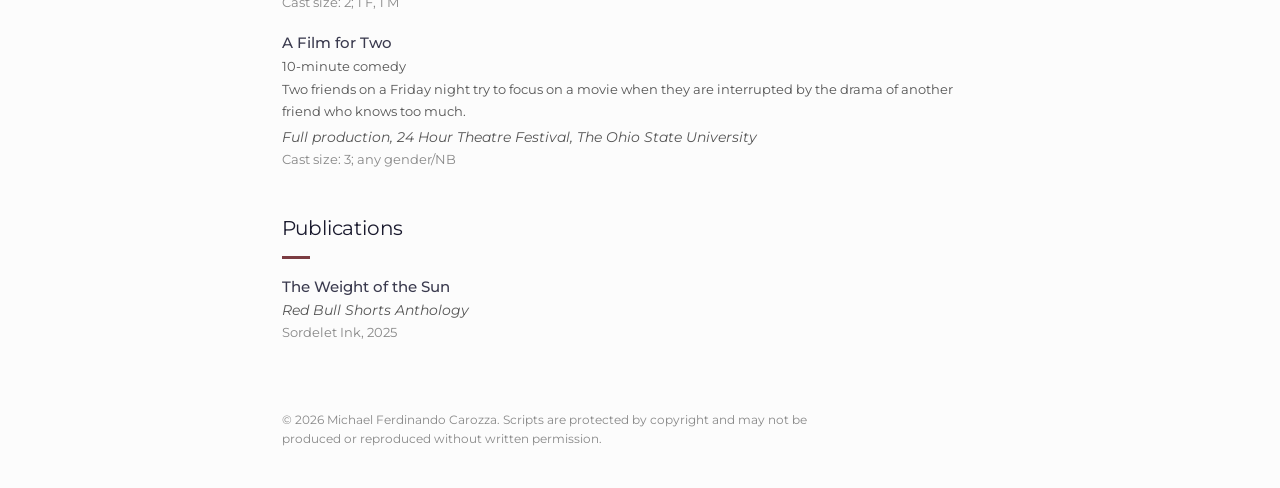
==== commit 4ee0ac9f: "Take the Media page offline for now (kept on the media-page branch) Co-Authored-By: Claude Sonnet 5." ====
--- a/index.html
+++ b/index.html
@@ -28,8 +28,6 @@
         <li><a href="acting.html">acting</a></li>
         <li class="sep" aria-hidden="true">&middot;</li>
         <li><a href="news.html">news</a></li>
-        <li class="sep" aria-hidden="true">&middot;</li>
-        <li><a href="media.html">media</a></li>
         <li class="sep" aria-hidden="true">&middot;</li>
         <li><a href="about.html">about</a></li>
       </ul>
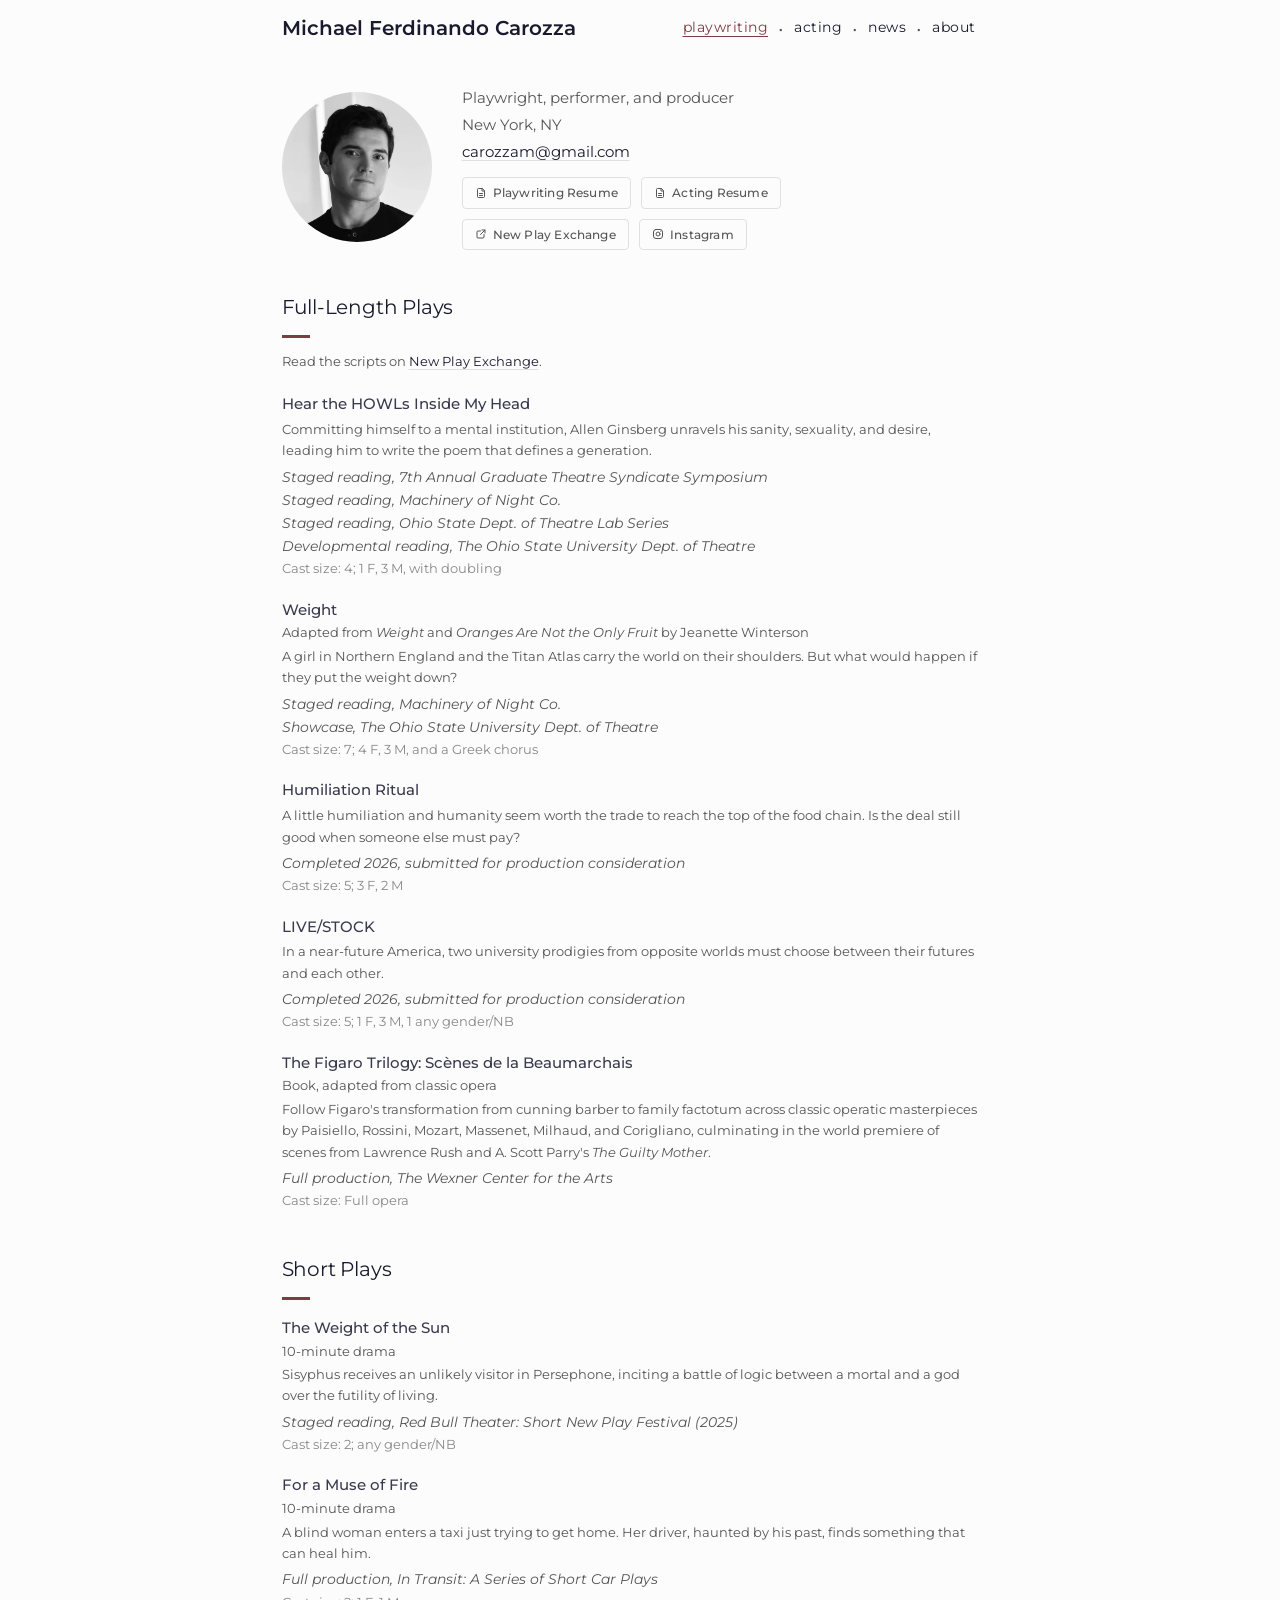
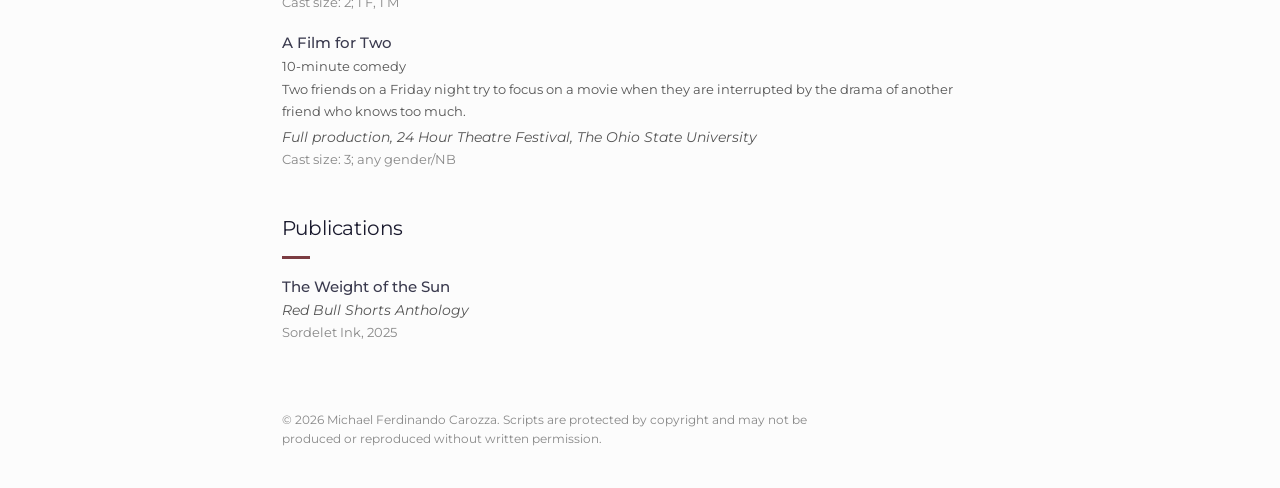
==== commit f95fadbd: "LIVE/STOCK cast breakdown: 1 F, 3 M, 1 any gender/NB Co-Authored-By: Claude Sonnet 5.5 <noreply@anth" ====
--- a/index.html
+++ b/index.html
@@ -88,7 +88,7 @@
           <span class="title">LIVE/STOCK</span>
           <span class="logline">In a near-future America, two university prodigies from opposite worlds must choose between their futures and each other.</span>
           <span class="venue">Completed 2026, submitted for production consideration</span>
-          <span class="details">Cast size: 5; 1 F, 2 M, 1 any gender/NB</span>
+          <span class="details">Cast size: 5; 1 F, 3 M, 1 any gender/NB</span>
         </li>
 
         <li>
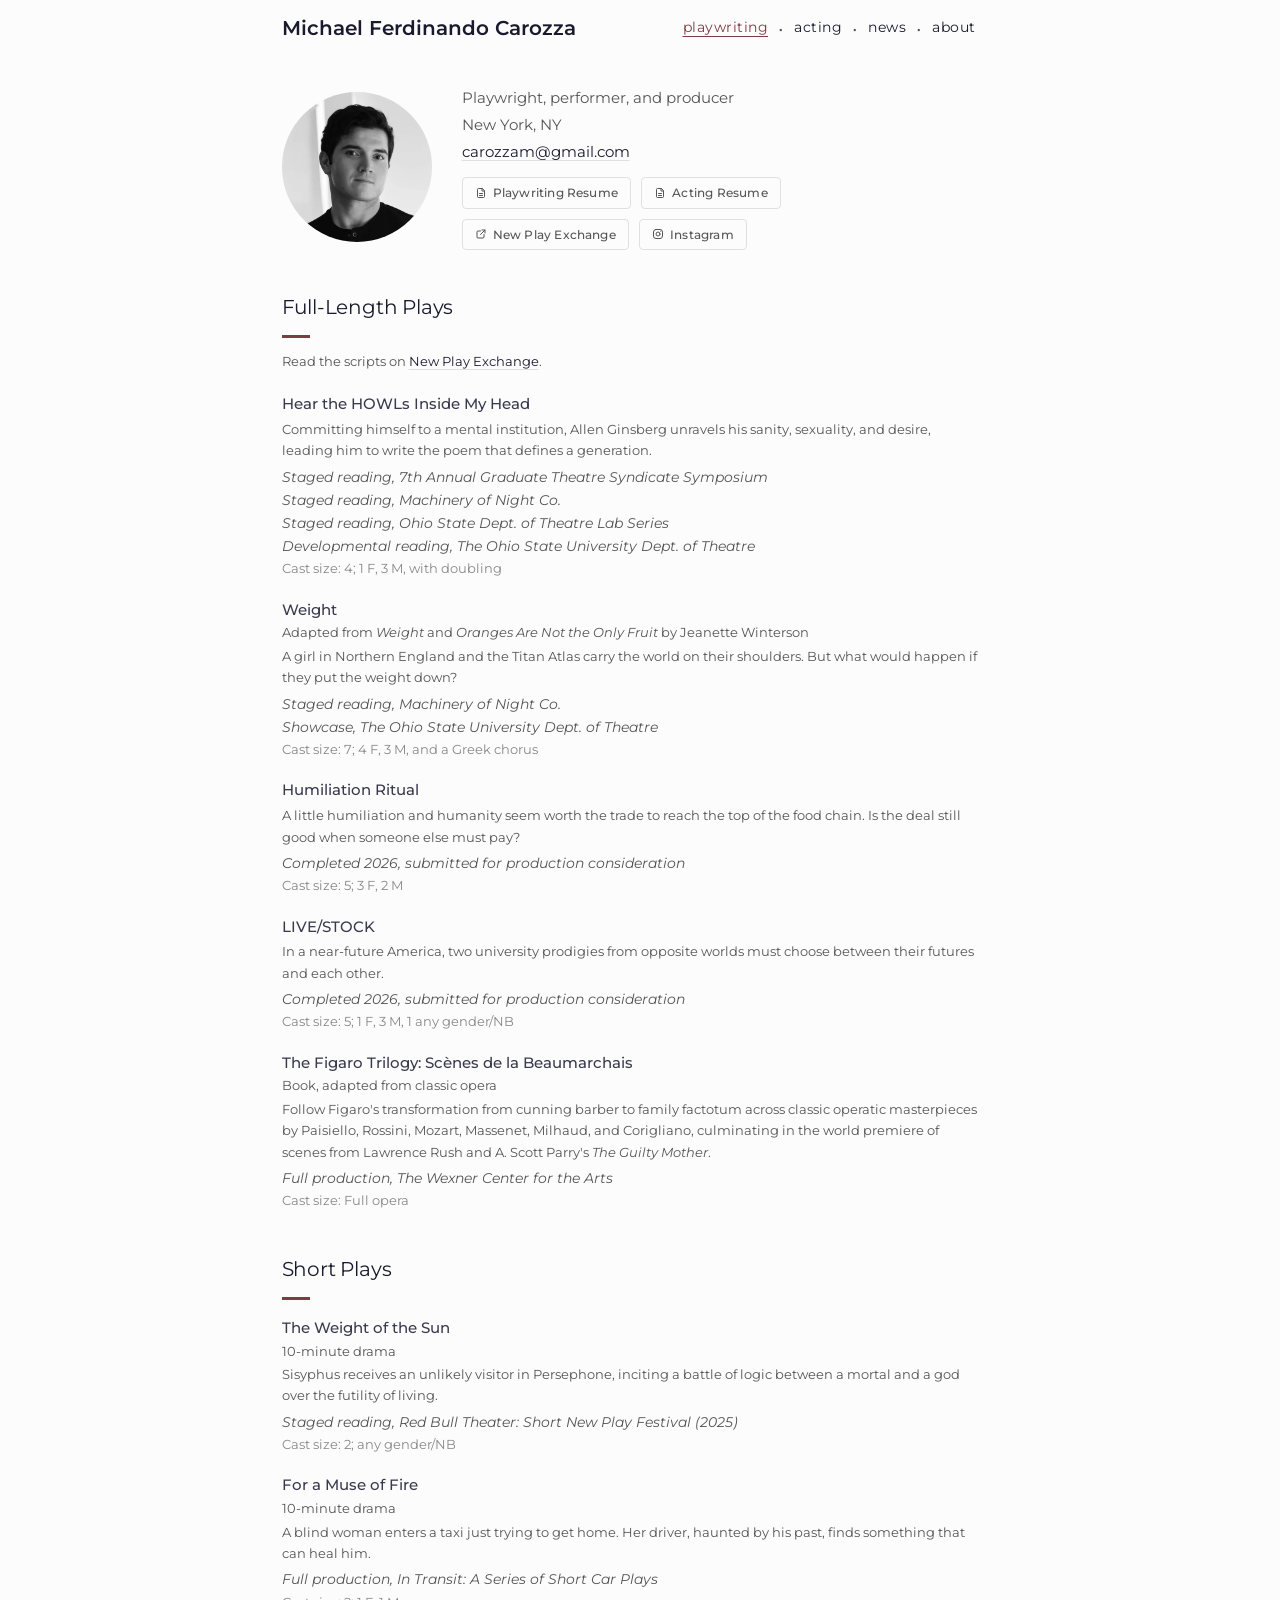
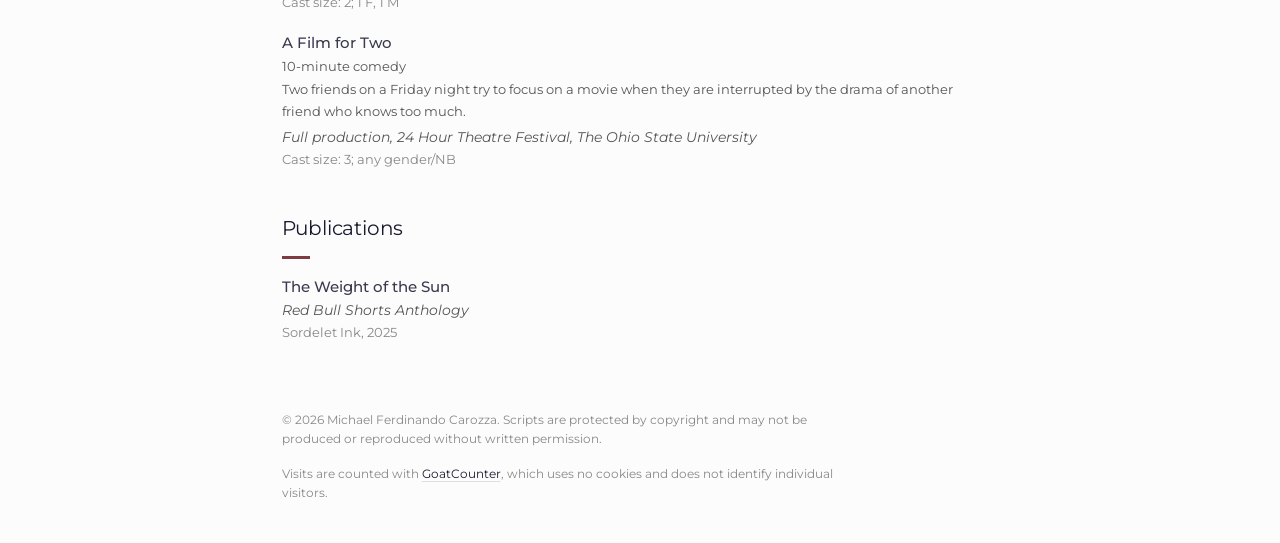
==== commit 0ee01a21: "Add GoatCounter analytics with resume download and link click tracking Co-Authored-By: Claude Sonnet" ====
--- a/index.html
+++ b/index.html
@@ -12,6 +12,7 @@
   <link rel="stylesheet" href="https://fonts.googleapis.com/css2?family=Montserrat:wght@400;500;600&display=swap">
   <link rel="stylesheet" href="styles.css">
   <script src="site.js" defer></script>
+  <script data-goatcounter="https://michaelcarozza.goatcounter.com/count" async src="https://gc.zgo.at/count.js"></script>
 </head>
 <body>
   <a class="skip" href="#main">Skip to content</a>
@@ -45,12 +46,12 @@
           New York, NY<br>
           <span data-email data-user="carozzam" data-domain="gmail.com"><noscript>carozzam [at] gmail [dot] com</noscript></span>
           <div class="profile-links">
-            <a class="btn" href="files/playwriting-resume.pdf"><svg viewBox="0 0 24 24" fill="none" stroke="currentColor" stroke-width="2" stroke-linecap="round" stroke-linejoin="round" aria-hidden="true"><path d="M14 3H7a2 2 0 0 0-2 2v14a2 2 0 0 0 2 2h10a2 2 0 0 0 2-2V8z"/><path d="M14 3v5h5M9 13h6M9 17h6"/></svg> Playwriting Resume</a>
-            <a class="btn" href="files/acting-resume.pdf"><svg viewBox="0 0 24 24" fill="none" stroke="currentColor" stroke-width="2" stroke-linecap="round" stroke-linejoin="round" aria-hidden="true"><path d="M14 3H7a2 2 0 0 0-2 2v14a2 2 0 0 0 2 2h10a2 2 0 0 0 2-2V8z"/><path d="M14 3v5h5M9 13h6M9 17h6"/></svg> Acting Resume</a>
+            <a class="btn" data-goatcounter-click="download-playwriting-resume" data-goatcounter-title="Playwriting resume download" href="files/playwriting-resume.pdf"><svg viewBox="0 0 24 24" fill="none" stroke="currentColor" stroke-width="2" stroke-linecap="round" stroke-linejoin="round" aria-hidden="true"><path d="M14 3H7a2 2 0 0 0-2 2v14a2 2 0 0 0 2 2h10a2 2 0 0 0 2-2V8z"/><path d="M14 3v5h5M9 13h6M9 17h6"/></svg> Playwriting Resume</a>
+            <a class="btn" data-goatcounter-click="download-acting-resume" data-goatcounter-title="Acting resume download" href="files/acting-resume.pdf"><svg viewBox="0 0 24 24" fill="none" stroke="currentColor" stroke-width="2" stroke-linecap="round" stroke-linejoin="round" aria-hidden="true"><path d="M14 3H7a2 2 0 0 0-2 2v14a2 2 0 0 0 2 2h10a2 2 0 0 0 2-2V8z"/><path d="M14 3v5h5M9 13h6M9 17h6"/></svg> Acting Resume</a>
           </div>
           <div class="profile-links profile-links-2">
-            <a class="btn" href="https://newplayexchange.org/users/102418/michael-ferdinando-carozza"><svg viewBox="0 0 24 24" fill="none" stroke="currentColor" stroke-width="2" stroke-linecap="round" stroke-linejoin="round" aria-hidden="true"><path d="M14 4h6v6M20 4l-9 9M18 13v5a2 2 0 0 1-2 2H6a2 2 0 0 1-2-2V8a2 2 0 0 1 2-2h5"/></svg> New Play Exchange</a>
-            <a class="btn" href="https://www.instagram.com/michaelcarozza/"><svg viewBox="0 0 24 24" fill="none" stroke="currentColor" stroke-width="2" stroke-linecap="round" stroke-linejoin="round" aria-hidden="true"><rect x="3" y="3" width="18" height="18" rx="5"/><circle cx="12" cy="12" r="4"/><path d="M17.5 6.5h.01"/></svg> Instagram</a>
+            <a class="btn" data-goatcounter-click="click-new-play-exchange" data-goatcounter-title="New Play Exchange click" href="https://newplayexchange.org/users/102418/michael-ferdinando-carozza"><svg viewBox="0 0 24 24" fill="none" stroke="currentColor" stroke-width="2" stroke-linecap="round" stroke-linejoin="round" aria-hidden="true"><path d="M14 4h6v6M20 4l-9 9M18 13v5a2 2 0 0 1-2 2H6a2 2 0 0 1-2-2V8a2 2 0 0 1 2-2h5"/></svg> New Play Exchange</a>
+            <a class="btn" data-goatcounter-click="click-instagram" data-goatcounter-title="Instagram click" href="https://www.instagram.com/michaelcarozza/"><svg viewBox="0 0 24 24" fill="none" stroke="currentColor" stroke-width="2" stroke-linecap="round" stroke-linejoin="round" aria-hidden="true"><rect x="3" y="3" width="18" height="18" rx="5"/><circle cx="12" cy="12" r="4"/><path d="M17.5 6.5h.01"/></svg> Instagram</a>
           </div>
         </div>
       </div>
@@ -140,6 +141,7 @@
 
   <footer class="container site-footer">
     <p>&copy; 2026 Michael Ferdinando Carozza. Scripts are protected by copyright and may not be produced or reproduced without written permission.</p>
+    <p>Visits are counted with <a href="https://www.goatcounter.com" rel="noopener">GoatCounter</a>, which uses no cookies and does not identify individual visitors.</p>
   </footer>
 </body>
 </html>
